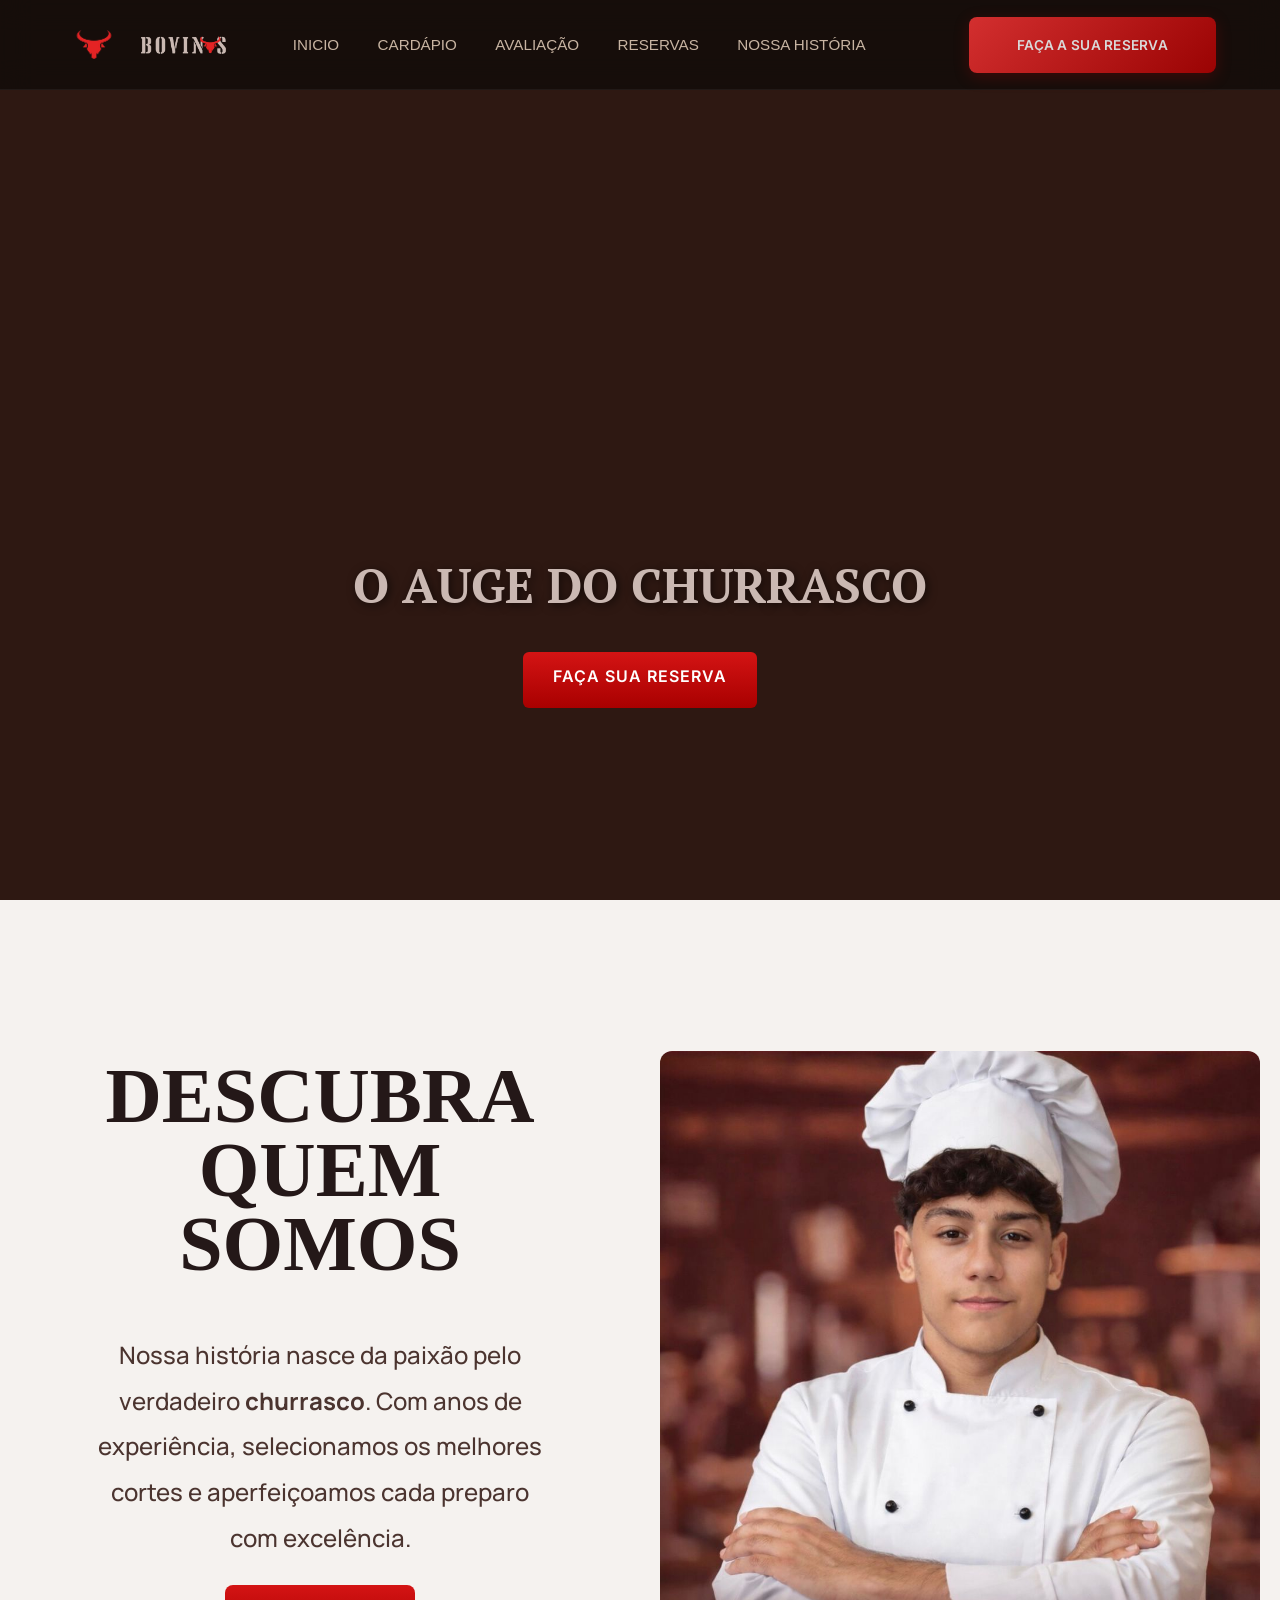
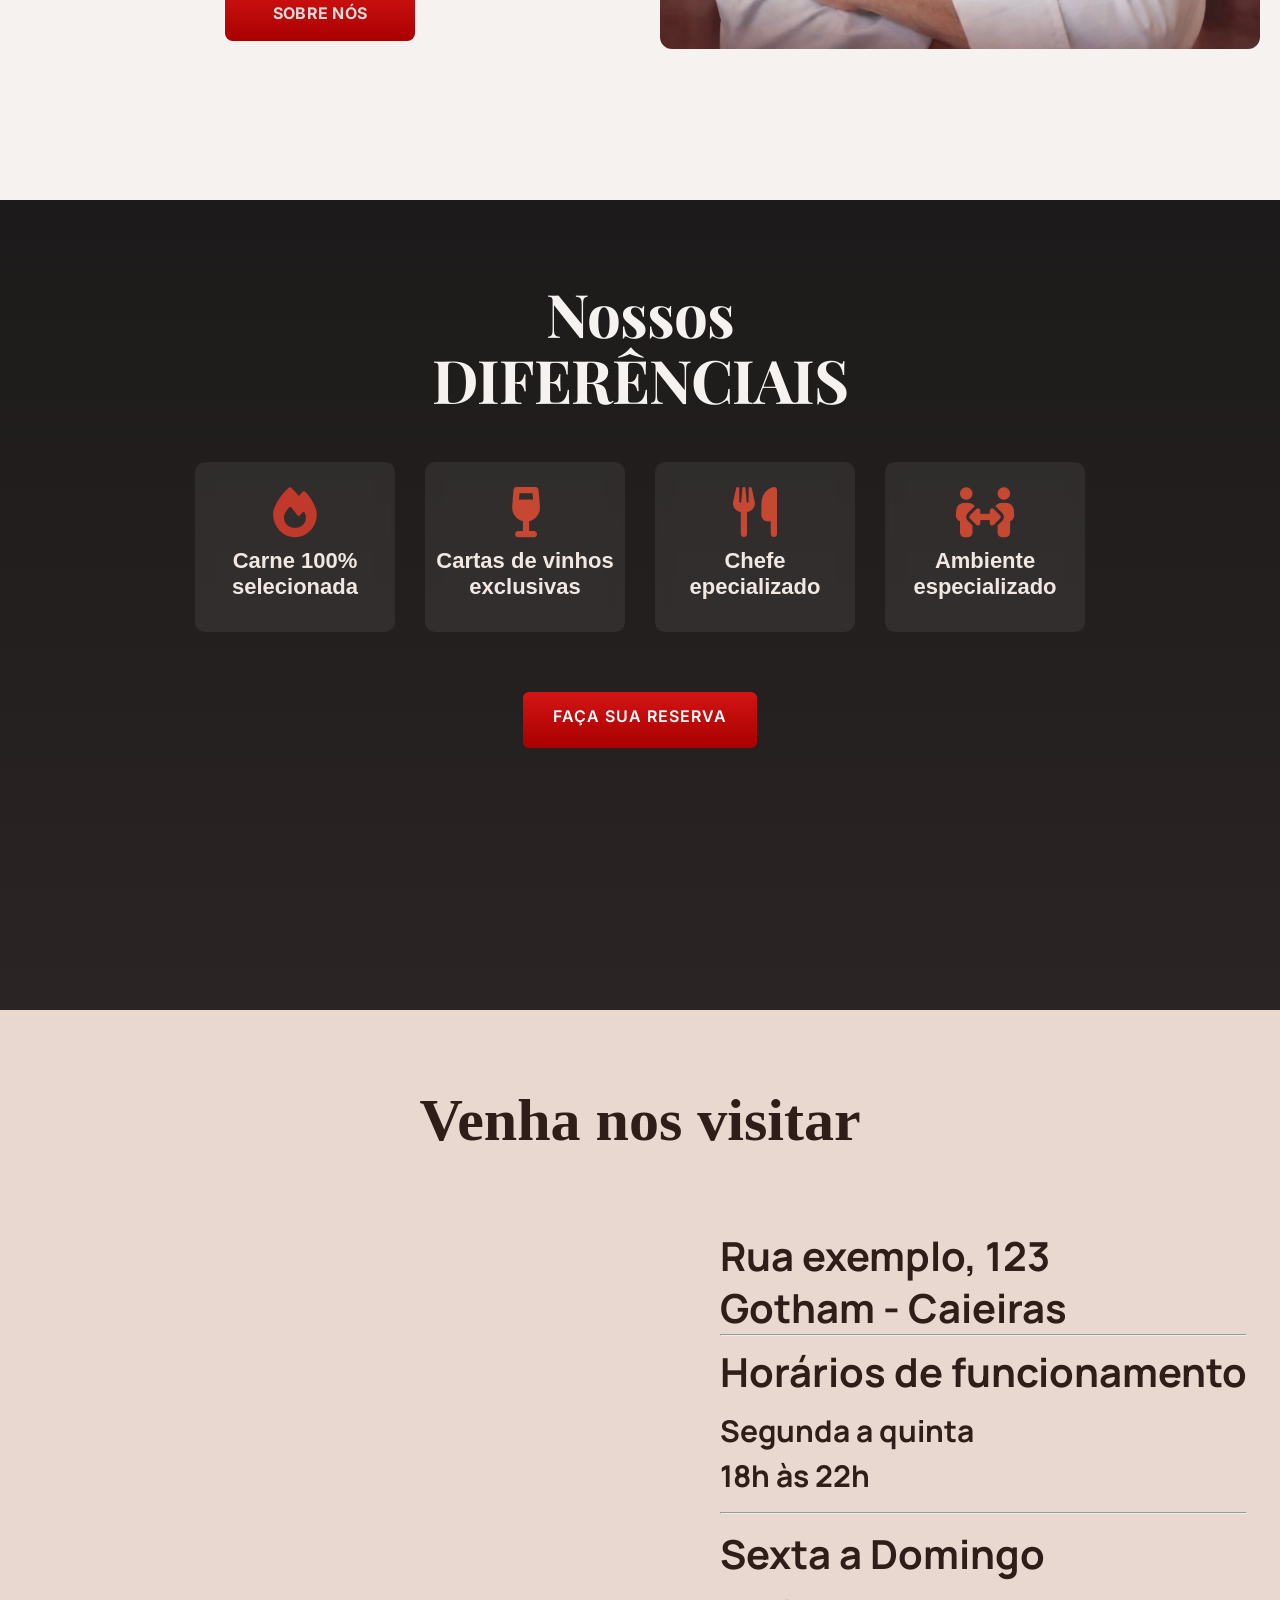
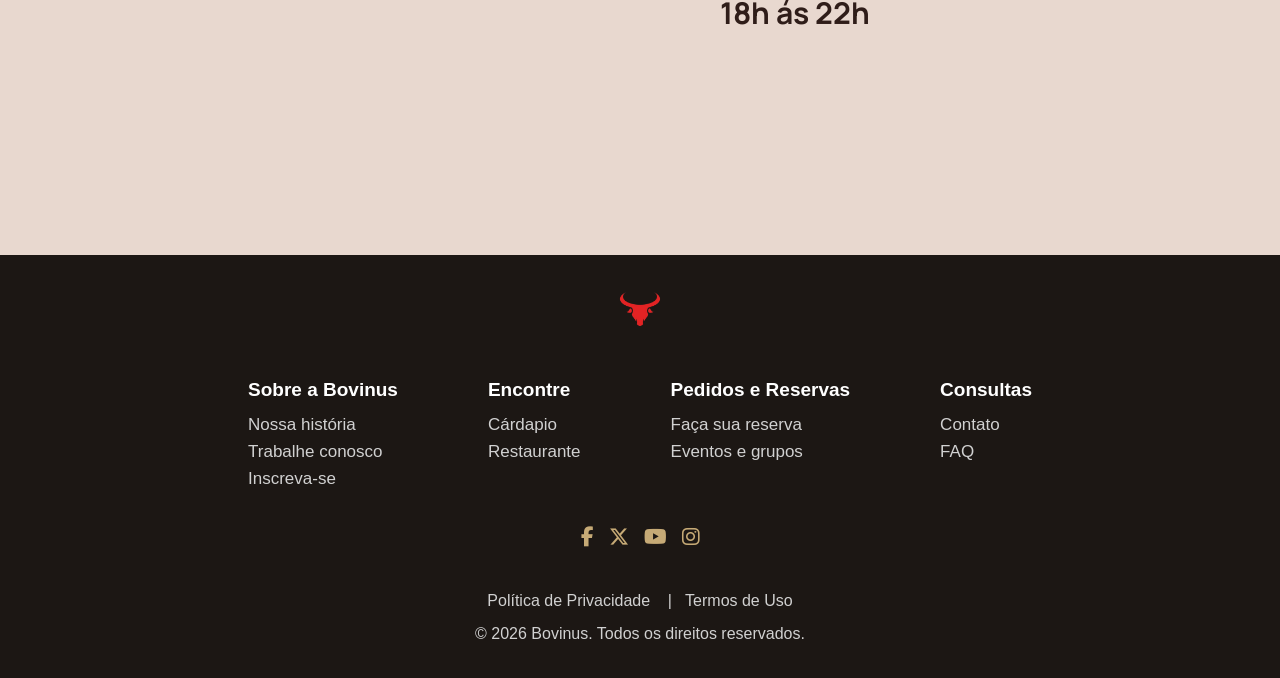
==== index.html @ 2f7f6ff5 "ajustes semãnticas" ====
<!DOCTYPE html>
<html lang="pt-br">

<head>
    <meta charset="UTF-8">
    <meta name="viewport" content="width=device-width, initial-scale=1.0">
    <link rel="preconnect" href="https://fonts.googleapis.com">
    <link rel="preconnect" href="https://fonts.gstatic.com" crossorigin>
    <link href="https://fonts.googleapis.com/css2?family=PT+Serif:ital,wght@0,400;0,700;1,400;1,700&display=swap"
        rel="stylesheet">
    <link rel="stylesheet" href="https://cdnjs.cloudflare.com/ajax/libs/font-awesome/6.5.0/css/all.min.css">
    <link
        href="https://fonts.googleapis.com/css2?family=Inter:wght@300;400;600&family=Playfair+Display:wght@500;700&display=swap"
        rel="stylesheet">
    <link
        href="https://fonts.googleapis.com/css2?family=DM+Serif+Display:ital@0;1&family=Manrope:wght@400;500;600&display=swap"
        rel="stylesheet">
   <link rel="stylesheet" href="./src/css/estilo.css">
    <link rel="icon" href="/src/assets/logo.png" type="image/png">
    

    <title>Bovinus Grill</title>
</head>

<body>
    <header>
        <div class="top-bar">
           
           <img class="logo" src="./src/assets/logo.png" alt="logo">
<img class="nome" src="./src/assets/BOVINUS.png" alt="nome">
            <button class="btn-reserva"><a href="../src/pages/reserva.html">faça a sua reserva</a></button>
        </div>
        <div class="nav-bar" id="nav-bar">
            <nav id="menu-header">
                <ul>
                    <li><a href="./index.html">inicio</a></li>
                    <li><a href="./src/pages/cardapio.html">cardápio</a></li>
                    <li><a href="./src/pages/avaliacao.html">avaliação</a></li>
                    <li><a href="./src/pages/reserva.html">reservas</a></li>
                    <li><a href="./src/pages/sobre.html">nossa história</a></li>
                    <li><button id="btn-hamburguer"><a href="./reserva.html">faça a sua reserva</a></button></li>
                </ul>
            </nav>
        </div>
        <div class="menu-toggle" id="menu-toggle">
            <span></span>
            <span></span>
            <span></span>
        </div>
    </header>

    <main class="pricipal">
        <section class="page-entrace">
            <video autoplay loop muted src="../src/assets/video.mp4" id="bg-video"></video>
            <div class="entrace-conteudo">
            <h2 id="tagline">o auge do churrasco</h2>
            <a href="reserva.html">
                <a href="./src/pages/reserva.html" class="btn-reserva btn-diferenciais">Faça sua reserva</a>
            </a>
            </div>
        </section>

    <section class="quem-somos">
        <div class="descubra">
            <h1>DESCUBRA <br>
                QUEM SOMOS</h1>
            <p>Nossa história nasce da paixão pelo verdadeiro <strong>churrasco</strong>.
                Com anos de experiência, selecionamos os melhores cortes
                e aperfeiçoamos cada preparo com excelência.</p>
            <button class="btn-reserva"><a href="/src/pages/sobre.html">Sobre nós</a></button>
        </div>

        <div class="chefeimg">
           <img src="./src/assets/chefe.jpeg" alt="chefe">
        </div>
    </section>


    <section class="diferenciais">
        <div class="texto-diferenciais">
            <h1>Nossos <br><span>DIFERÊNCIAIS</span>
            </h1>
        </div>

        <div class="cards">
            <div class="card-carne">
                <i class="fa-etch fa-solid fa-fire"></i>
                <h2> Carne 100% <br>
                    selecionada</h2>
            </div>
            <div class="card-vinho">
                <i class="fa-solid fa-wine-glass"></i>
                <h2> Cartas de vinhos exclusivas</h2>
            </div>
            <div class="card-chefe">
                <i class="fa-solid fa-utensils"></i>
                <h2>Chefe <br>
                    epecializado </h2>
            </div>

            <div class="card-ambiente">
                <i class="fa-solid fa-people-arrows"></i>
                <h2>Ambiente <br>
                    especializado</h2>
            </div>
        </div>

        <a href="/src/pages/reserva.html" class="btn-reserva btn-diferenciais">Faça sua reserva</a>


    </section>

    <section class="visitar">
        <div class="texto-venha">
            <h1>Venha nos visitar</h1>
        </div>

        <div class="localizacao">
            <div class="mapa">
                <iframe
                    src="https://www.google.com/maps/embed?pb=!1m18!1m12!1m3!1d3658.3249097205357!2d-46.73036142548922!3d-23.52081366010221!2m3!1f0!2f0!3f0!3m2!1i1024!2i768!4f13.1!3m3!1m2!1s0x94cef8c1d371ec31%3A0x671c9325c275132e!2sETEC%20Prof%C2%B0%20Basilides%20de%20Godoy!5e0!3m2!1spt-BR!2sbr!4v1773624050730!5m2!1spt-BR!2sbr"
                    width="600" height="450" style="border:0;" allowfullscreen="" loading="lazy"
                    referrerpolicy="no-referrer-when-downgrade"></iframe>
            </div>

            <div class="endereco">
                <!-- icon -->
                <h2> Rua exemplo, 123 <br>
                    Gotham - Caieiras
                    <hr>
                </h2>
                <!-- icon  -->
                <h2>Horários de funcionamento</h2>
                <p>Segunda a quinta <br>
                    18h às 22h
                    <hr>
                </p>
                <!-- icons  -->
                <h2>Sexta a Domingo </h2>
                <p>18h ás 22h</p>
            </div>
            </div>
        </section>
    </main>
    <footer>
        <div class="imgfooter">
            <img src="./src/assets/logo.png" alt="">
        </div>
        <div class="infos">
            <div class="sobre">
                <h3>Sobre a Bovinus</h3>
                <p>Nossa história <br>
                    Trabalhe conosco <br>
                    Inscreva-se</p>
            </div>

            <div class="encontre">
                <h3>Encontre</h3>
                <p>Cárdapio <br>
                    Restaurante</p>
            </div>
            <div class="pedidos">
                <h3>Pedidos e Reservas</h3>
                <p>Faça sua reserva <br>
                    Eventos e grupos</p>
            </div>
            <div class="consultas">
                <h3>Consultas</h3>
                <p>Contato <br>
                    FAQ</p>

            </div>

        </div>
        <div class="icons">
            <i class="fa-brands fa-facebook-f"></i>
            <i class="fa-brands fa-x-twitter"></i>
            <i class="fa-brands fa-youtube"></i>
            <i class="fa-brands fa-instagram"></i>

        </div>

        <div class="direitos">
            <p> Política de Privacidade &nbsp;&nbsp; | &nbsp;&nbsp;Termos de Uso</p br>
            <p> © 2026 Bovinus. Todos os direitos reservados.</p>
        </div>

    </footer>
    <script src="/src/js/index.js"></script>
</body>

</html>
---- src/css/estilo.css ----
@import url('https://fonts.googleapis.com/css2?family=PT+Serif:ital,wght@0,400;0,700;1,400;1,700&display=swap');

* {
    margin: 0;
    padding: 0;
    box-sizing: border-box;
}

html {
    scroll-behavior: smooth;
}

body {
    background: #2e1812;
    color: #e6d5c3;
    min-height: 100vh;
    overflow-x: hidden;
    font-family: Arial, sans-serif;
}

#bg-video {
    position: absolute;
    /*Fixa o video na tela */
    top: 0;
    left: 0;
    width: 100%;
    height: 100%;
    object-fit: cover;
    /* O video preenche a tela*/
    z-index: -1;
    overflow: hidden;
}

header {
    position:fixed;
    top: 0;
    width: 100%;
    height: 90px;
    background: rgba(18, 12, 10, 0.85);
    backdrop-filter: blur(15px);
    -webkit-backdrop-filter: blur(15px);
    display: flex;
    justify-content: space-between;
    align-items: center;
    padding: 0 5%;
    z-index: 1000;
    border-bottom: 1px solid rgba(255, 255, 255, 0.05);
}

.top-bar {
    display: contents;
}

.top-bar a {
    order: 1;
    display: flex;
    align-items: center;
    text-align: center;
    justify-content: space-between;
    /* Logo à esquerda, menu centro e botão direita */
    top: 0;
    margin: 0 20px;
}

.logo {
    width: 60px;
    height: 60px;
    cursor: pointer;
    transition: transform 0.4s ease;
    object-fit: contain;
}

.logo:hover {
    transform: scale(1.1) rotate(5deg);
}

.top-bar .nome {
    order: 2;
    height: 60px;
    width: auto;
    margin-left: 15px;
    object-fit: contain;
}

.nav-bar {
    order: 3;
    display: flex;
    flex-grow: 1;
    justify-content: center;
}

#menu-header ul {
    list-style: none;
    display: flex;
    gap: 3vw;
}

#menu-header ul li a {
    display: inline-block;
    text-decoration: none;
    color: #c8b4a2;
    font-weight: 500;
    font-size: 0.95rem;
    text-transform: uppercase;
    transition: color 0.3s ease;
}

#menu-header ul li a:hover {
    color: #fff;
}

#btn-hamburguer{
    display: none;
}

.top-bar .btn-reserva {
    order: 4;
    padding: 12px 28px;
    color: #fff;
    background: linear-gradient(135deg, #d32f2f, #9a0303);
    border: none;
    border-radius: 8px;
    cursor: pointer;
    font-weight: 600;
    font-size: 0.85rem;
    text-transform: uppercase;
    transition: all 0.3s ease;
    box-shadow: 0 4px 15px rgba(154, 3, 3, 0.3);
}

.top-bar .btn-reserva:hover {
    transform: translateY(-2px);
    box-shadow: 0 8px 25px rgba(154, 3, 3, 0.5);

}   
.btn-reserva a{
    text-decoration: none;
    color: #d9d9d9;
}
.btn-reserva{
    font-family: 'PT Serif', serif;
    padding: 10px 20px;
    color: #d9d9d9;
    background: #bc0d0d;
    border: none;
    border-radius: 5px;
    cursor: pointer;
    font-weight: bolder;
    font-size: larger;
    text-transform: uppercase;
    position: relative;
    transition: transform .3s ease;
    text-align: center;
    justify-content: center;
    align-items: center;

}
.entrace-conteudo .btn-reserva {
    margin-top: 35px;
}
.btn-reserva:hover{
    color: #d9d9d9;
    background: #9a0303;
    transform: scale(1.05);
}
.page-entrace{
    display: flex;
    justify-content: center;
    align-items: center;
    position: relative;
    min-height: 100vh;
}
.entrace-conteudo{
    font-family: 'PT Serif', serif;
    position: relative;
    display: block;
    text-align: center;
    color: #cab8b2;
    font-size: 1.1rem;
    top: 180px;
}
.entrace-conteudo h2{

    text-transform: uppercase;
    font-size: 3rem;
    font-weight: bolder;
    text-shadow: 2px 2px 10px rgba(0, 0, 0, 0.6);
}
.quem-somos{
    display: grid;
    grid-template-columns: 1fr 1fr;
    height: 100vh;
    overflow: hidden;
    background: #f5f2ef;
    min-height: 80vh;
}


.descubra{
    flex-direction: column;
    justify-content: center;
    align-items: center;
    padding: 60px 50px;
    text-align: center;
    min-height: fit-content;
    height: 100%;
    display: flex;
    flex-direction: column;
    gap: 25px;
    
    
}
.descubra h1{
    font-family: 'Cormorant Garamond', serif;
    font-size: 78px;
    line-height: 0.95;
    font-weight: 700;
    color: #241818;
    margin: 0 0 26px 0;

}

.descubra p {
    font-family: 'Manrope', sans-serif;
    font-size: 24px;
    line-height: 1.9;
    font-weight: 500;
    color: #4b342f;
    max-width: 470px;
    margin: 0;
    text-align: center;

}


.chefeimg{
    display: flex;
    justify-content: center;
    align-items: center;
    height: 100%;
    transition: transform 0.5s ease, box-shadow 0.5s ease;
}

.chefeimg:hover{
    transform: translateY(-10px);
}
.chefeimg img{

    width: 600px;
    border-radius: 12px;
}

.btn-reserva {
    display: inline-flex;
    align-items: center;
    justify-content: center;
    min-width: 190px;
    height: 56px;
    padding: 0 28px;
    border-radius: 8px;
    background: linear-gradient(180deg, #d41414, #a80000);
    color: #fff;
    text-decoration: none;
    font-family: 'Inter', sans-serif;
    font-size: 16px;
    font-weight: 700;
    letter-spacing: 0.02em;
    text-decoration: none;
    
}
.diferenciais{
    align-items: center;
    text-align: center;
    justify-content: center;
    background: linear-gradient(180deg, #1c1a1a, #2b2424);
    padding: 80px 20px;
    min-height: 90vh;
    
}


.texto-diferenciais{

    font-family: 'Playfair Display', serif;
    font-size: 40px;
    font-weight: 600;
    line-height: 1.1;
    letter-spacing: -1px;
    color: #f5f2ef;
    margin-bottom: 50px;
}
texto-diferenciais span{
    color: #c0392b;

}

.cards{
  display: flex;
  align-items: center;
  text-align: center;
  justify-content: center;
  gap: 30px;
  margin-top: 30px;

  
}
.cards p {
    font-size: 25px;
}


.card-carne {
    background: rgba(255, 255, 255, 0.07);
    backdrop-filter: blur(8px);
    height: 170px;
    width: 200px;
    border-radius: 10px;
    transition: transform 0.2s ease, box-shadow 0.2s ease;
    
}
.card-carne:hover {
    transform: translateY(-10px);
    background: rgba(255, 255, 255, 0.10);
    box-shadow: 0 20px 40px rgba(0,0,0,0.35);
}
.card-carne i{
    font-size: 50px;
    margin-top: 25px;
    color:#c0392b;
}
.card-carne h2{
    font-size: 22px;
    font-weight: 600;
    color: #f1e8e3;
    margin: 11px;
}
.card-vinho{
    background: rgba(255, 255, 255, 0.07);
    backdrop-filter: blur(8px);
    height: 170px;
    width: 200px;
    border-radius: 10px;
    transition: transform 0.2s ease, box-shadow 0.2s ease;

}
.card-vinho:hover {
    transform: translateY(-10px);
    background: rgba(255, 255, 255, 0.10);
    box-shadow: 0 20px 40px rgba(0,0,0,0.35);
}
.card-vinho i{
    font-size: 50px;
    margin-top: 25px;
    color: #c74832;
    
}
.card-vinho h2 {
    font-size: 22px;
    font-weight: 600;
    color: #f1e8e3;
    margin: 11px;
}
.card-chefe{
    background: rgba(255, 255, 255, 0.07);
    backdrop-filter: blur(8px);
    height: 170px;
    width: 200px;
    border-radius: 10px;
    transition: transform 0.2s ease, box-shadow 0.2s ease;

}
.card-chefe:hover {
    transform: translateY(-10px);
    background: rgba(255, 255, 255, 0.10);
    box-shadow: 0 20px 40px rgba(0,0,0,0.35);
}
.card-chefe i{
    font-size: 50px;
    margin-top: 25px;
    color: #c74832;
    
}

.card-chefe h2{
    font-size: 22px;
    font-weight: 600;
    color: #f1e8e3;
    margin: 11px;
}

.card-ambiente{
    background: rgba(255, 255, 255, 0.07);
    backdrop-filter: blur(8px);
    height: 170px;
    width: 200px;
    border-radius: 10px;
    transition: transform 0.2s ease, box-shadow 0.2s ease;
}
.card-ambiente:hover {
    transform: translateY(-10px);
    background: rgba(255, 255, 255, 0.10);
    box-shadow: 0 20px 40px rgba(0,0,0,0.35);
}
.card-ambiente i{
    font-size: 50px;
    margin-top: 25px;
    color: #c74832;
}
.card-ambiente h2{
    font-size: 22px;
    font-weight: 600;
    color: #f1e8e3;
    margin: 11px;
}
.btn-diferenciais{
    text-decoration: none;
    padding: 14px 30px;
    color: #fff;
    border-radius: 6px;
    font-weight: 600;
    letter-spacing: 1px;
    transition: 0.3s;
    margin-top: 60px;
    display: inline-block;
    

}
.visitar{
   background-color: #e8d8cf;;   
   min-height: 80 vh;
   padding: 80px 20px;
    
}
.texto-venha{
    text-align: center;
    font-size: 40px;
    color: #2f1d19;
    font-family: 'Cormorant Garamond', serif;
    line-height: 1;
    font-weight: 700;
   
}
.localizacao{
    display:flex;
    align-items: flex-start;
    gap: 60px;
    margin-top: 20px;
    font-family: 'Manrope', sans-serif;
    font-size: 28px;
    line-height: 1.35;
    font-weight: 700;
    color: #2f1d19;
    margin-bottom: 26px;
   

}

.mapa{
    padding: 60px 20px;
}


.mapa iframe{
    border-radius: 12px;
}

.endereco{
    margin-top: 60px;
}

.endereco h2{
    font-size: 40px;
    line-height: 1.3;
    margin-bottom: 10px;
    font-weight: 700;
    
}

.endereco p{
    font-size: 30px;
    line-height: 1.5;
    margin-bottom: 14px;
}

footer{
    background-color: #1c1714;
    color: #fff;
    padding: 50px 20px;
    text-align: center;
    padding: 20px 10px
    
}
.imgfooter{
    align-items: center;
    text-align: center;
    margin-bottom: 30px;
}
.imgfooter img{
    width: 70px;
    height: 70px;
    cursor: pointer;
    transition: transform 0.4s ease;
    object-fit: contain;
}

.infos {
    display: flex;
    justify-content: center;
    gap: 90px; /* espaço entre colunas */
    max-width: 900px;
    margin: 0 auto;
    text-align: left;
    flex-wrap: wrap;
}
.infos h3 {
    font-size: 19px;
    margin-bottom: 10px;
    font-weight: 600;
}


.infos p {
    font-size: 17px;
    line-height: 1.6;
    color: #d1d1d1;
    cursor: pointer;
}

.infos p:hover {
    color: #fff;
}
.icons{
    margin-top: 35px;
    font-size: 20px;
    color: #c6aa76;
    display: flex;
    gap: 15px;
    align-items: center;
    text-align: center;
    justify-content: center;
}
.direitos{
    margin-top: 10px;
    padding-top: 20px;
    text-align: center;
    
}
.direitos p{
    margin: 15px 0;
    cursor: pointer;
    color: #d1d1d1;
}
.direitos p:hover{
 color: #fff;
}

.menu-toggle {
    display: none; 
    flex-direction: column;
    gap: 6px;
    cursor: pointer;
    order: 5; 
    z-index: 1001; 
}

.menu-toggle span {
    width: 30px;
    height: 3px;
    background-color: #e6d5c3;
    transition: all 0.3s ease;
    border-radius: 2px;
}
/* Classes para a animação de scroll */
.escondido {
    opacity: 0;
    transform: translateY(40px);
    transition: opacity 0.8s ease-out, transform 0.8s ease-out;
}

.mostrar {
    opacity: 1;
    transform: translateY(0);
}

/* Adicione um atraso para os cards aparecerem um por um */
.cards .escondido:nth-child(1) { transition-delay: 0.1s; }
.cards .escondido:nth-child(2) { transition-delay: 0.2s; }
.cards .escondido:nth-child(3) { transition-delay: 0.3s; }
.cards .escondido:nth-child(4) { transition-delay: 0.4s; }



@media (max-width: 1024px) {
    /* HEADER E MENU */
    header {
        position: fixed; 
        flex-wrap: wrap; 
        padding: 15px 20px;
        height: auto;
    }
    
    .top-bar .nome {
        order: 2;
        height: 50px;
        margin-right: auto; /* Empurra o menu hambúrguer para a direita */
    }
    
    .top-bar .btn-reserva {
        display: none; /* Esconde o botão do topo, vai pro menu */
    }
    
    .menu-toggle {
        display: flex;
    }
    
    #btn-hamburguer {
        display: flex;
        padding: 12px 28px;
        color: #fff;
        background: linear-gradient(135deg, #d32f2f, #9a0303);
        border: none;
        border-radius: 8px;
        cursor: pointer;
        font-weight: 600;
        font-size: 0.85rem;
        text-transform: uppercase;
        width: 100%;
        justify-content: center;
    }
    
    .nav-bar {
        display: none; 
        width: 100%;
        order: 6; 
        padding-top: 20px;
        padding-bottom: 10px;
    }
    
    .nav-bar.ativo {
        display: flex;
        animation: descerMenu 0.3s ease;
    }
    
    #menu-header ul {
        flex-direction: column; 
        width: 100%;
        text-align: center;
        gap: 20px;
    }
    
    .menu-toggle.ativo span:nth-child(1) { transform: translateY(9px) rotate(45deg); }
    .menu-toggle.ativo span:nth-child(2) { opacity: 0; }
    .menu-toggle.ativo span:nth-child(3) { transform: translateY(-9px) rotate(-45deg); }
    
    /* SEÇÃO QUEM SOMOS */
    .quem-somos {
        grid-template-columns: 1fr; /* Quebra para 1 coluna */
        height: auto;
        padding: 40px 20px;
    }
    
    .descubra {
        padding: 20px 0;
    }
    
    .descubra h1 {
        font-size: 50px;
    }
    
    .chefeimg {
        margin-top: 20px;
        height: auto;
    }

    /* Trava o tamanho da imagem para não quebrar a tela */
    .chefeimg img {
        width: 100%;
        max-width: 500px;
        height: auto;
    }

    /* SEÇÃO DIFERENCIAIS */
    .cards {
        flex-wrap: wrap;
    }

    /* SEÇÃO VISITAR (MAPA) */
    .localizacao {
        flex-direction: column;
        align-items: center;
        text-align: center;
        gap: 30px;
    }

    .mapa {
        padding: 20px 0;
        width: 100%;
    }


    .mapa iframe {
        width: 100% !important;
        max-width: 600px;
    }

    .endereco {
        margin-top: 0;
    }
}


@media (max-width: 768px) {
    /* HERO SECTION (Video) */
    .entrace-conteudo {
        top: auto; /* Remove o top fixo */
        padding: 0 20px;
    }
    
    .entrace-conteudo h2 {
        font-size: 2.2rem;
    }

    /* DIFERENCIAIS */
    .texto-diferenciais {
        font-size: 25px;
    }
    
    .cards {
        flex-direction: column;
        align-items: center;
    }
    
    .card-carne, .card-vinho, .card-chefe, .card-ambiente {
        width: 90%;
        max-width: 300px;
        height: auto;
        padding: 20px;
    }

    /* ENDEREÇO E RODAPÉ */
    .endereco h2 {
        font-size: 28px;
    }
    
    .endereco p {
        font-size: 20px;
    }

    .infos {
        flex-direction: column;
        gap: 40px;
        text-align: center;
    }
}


@media (max-width: 480px) {
    .btn-reserva {
        font-size: 1rem;
    }
    
    .descubra h1 {
        font-size: 38px;
    }
    
    .descubra p {
        font-size: 18px;
    }
    
    .endereco h2 {
        font-size: 24px;
    }
}
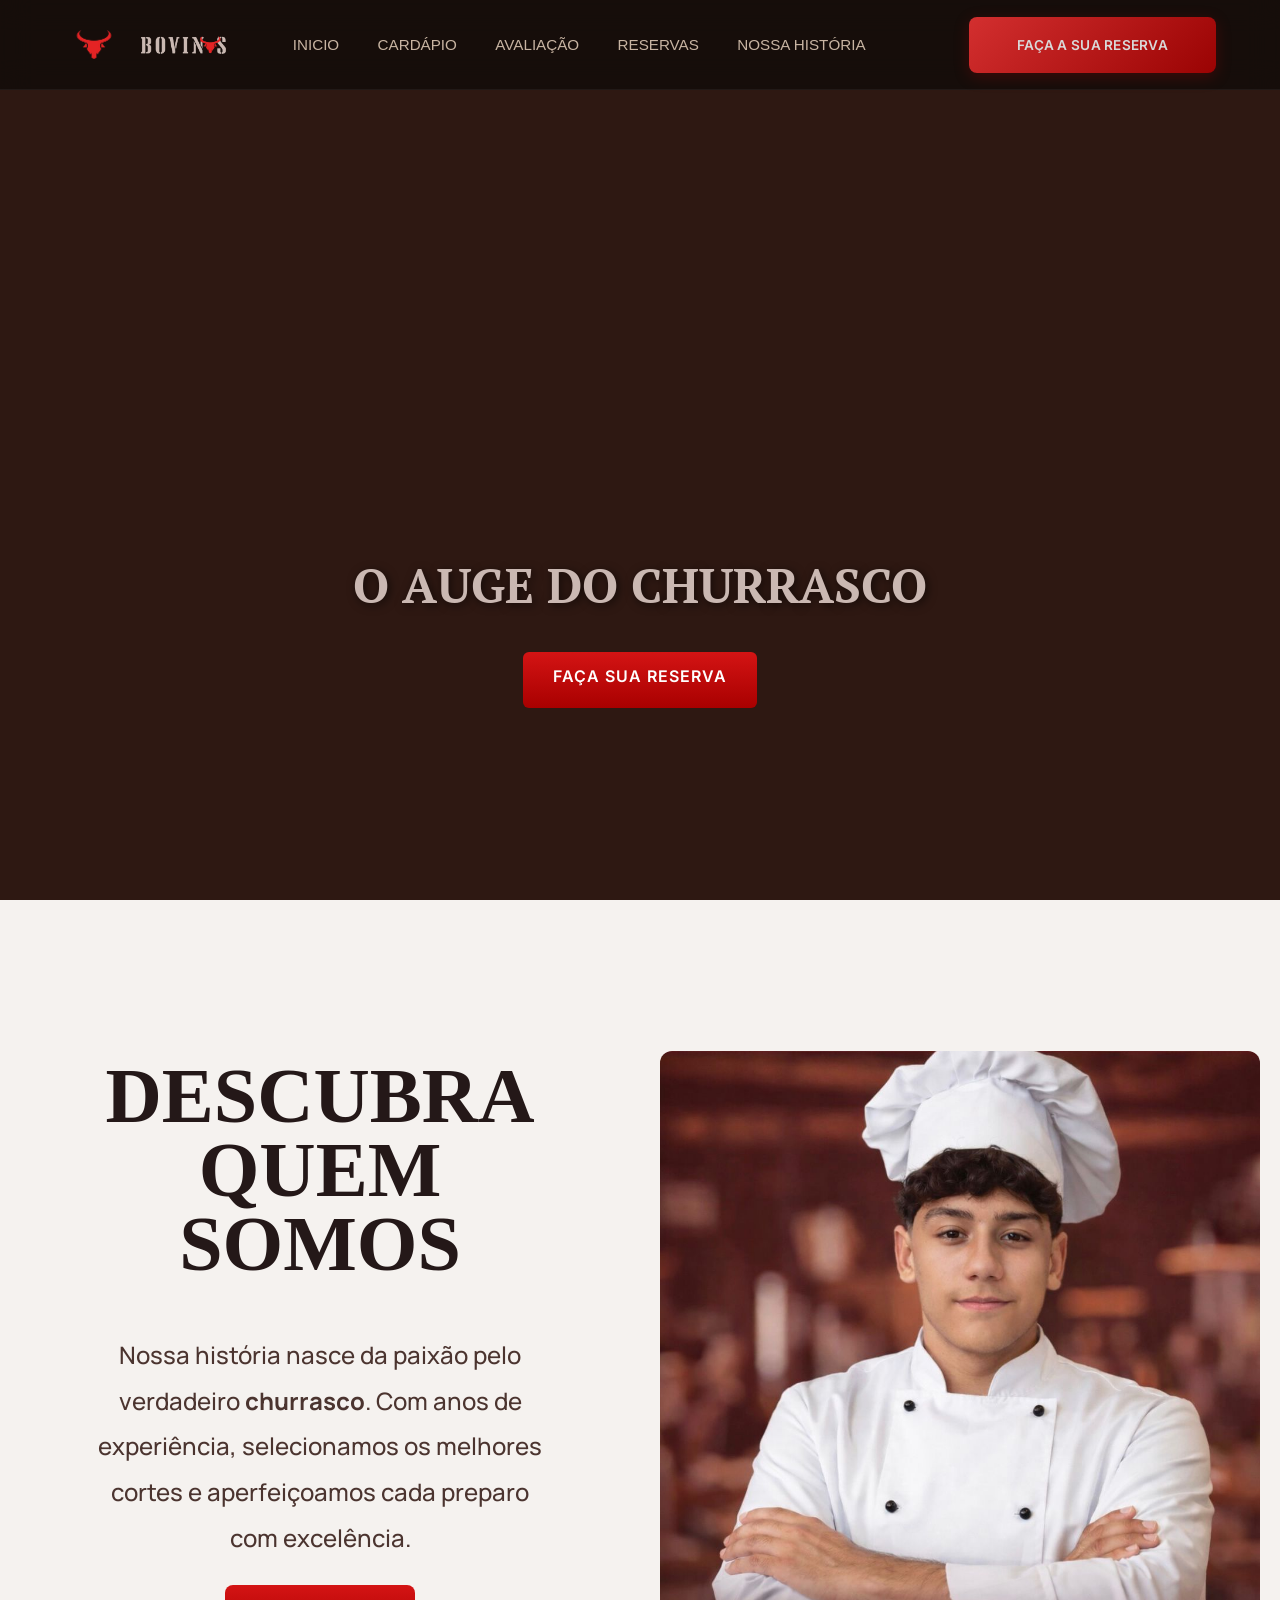
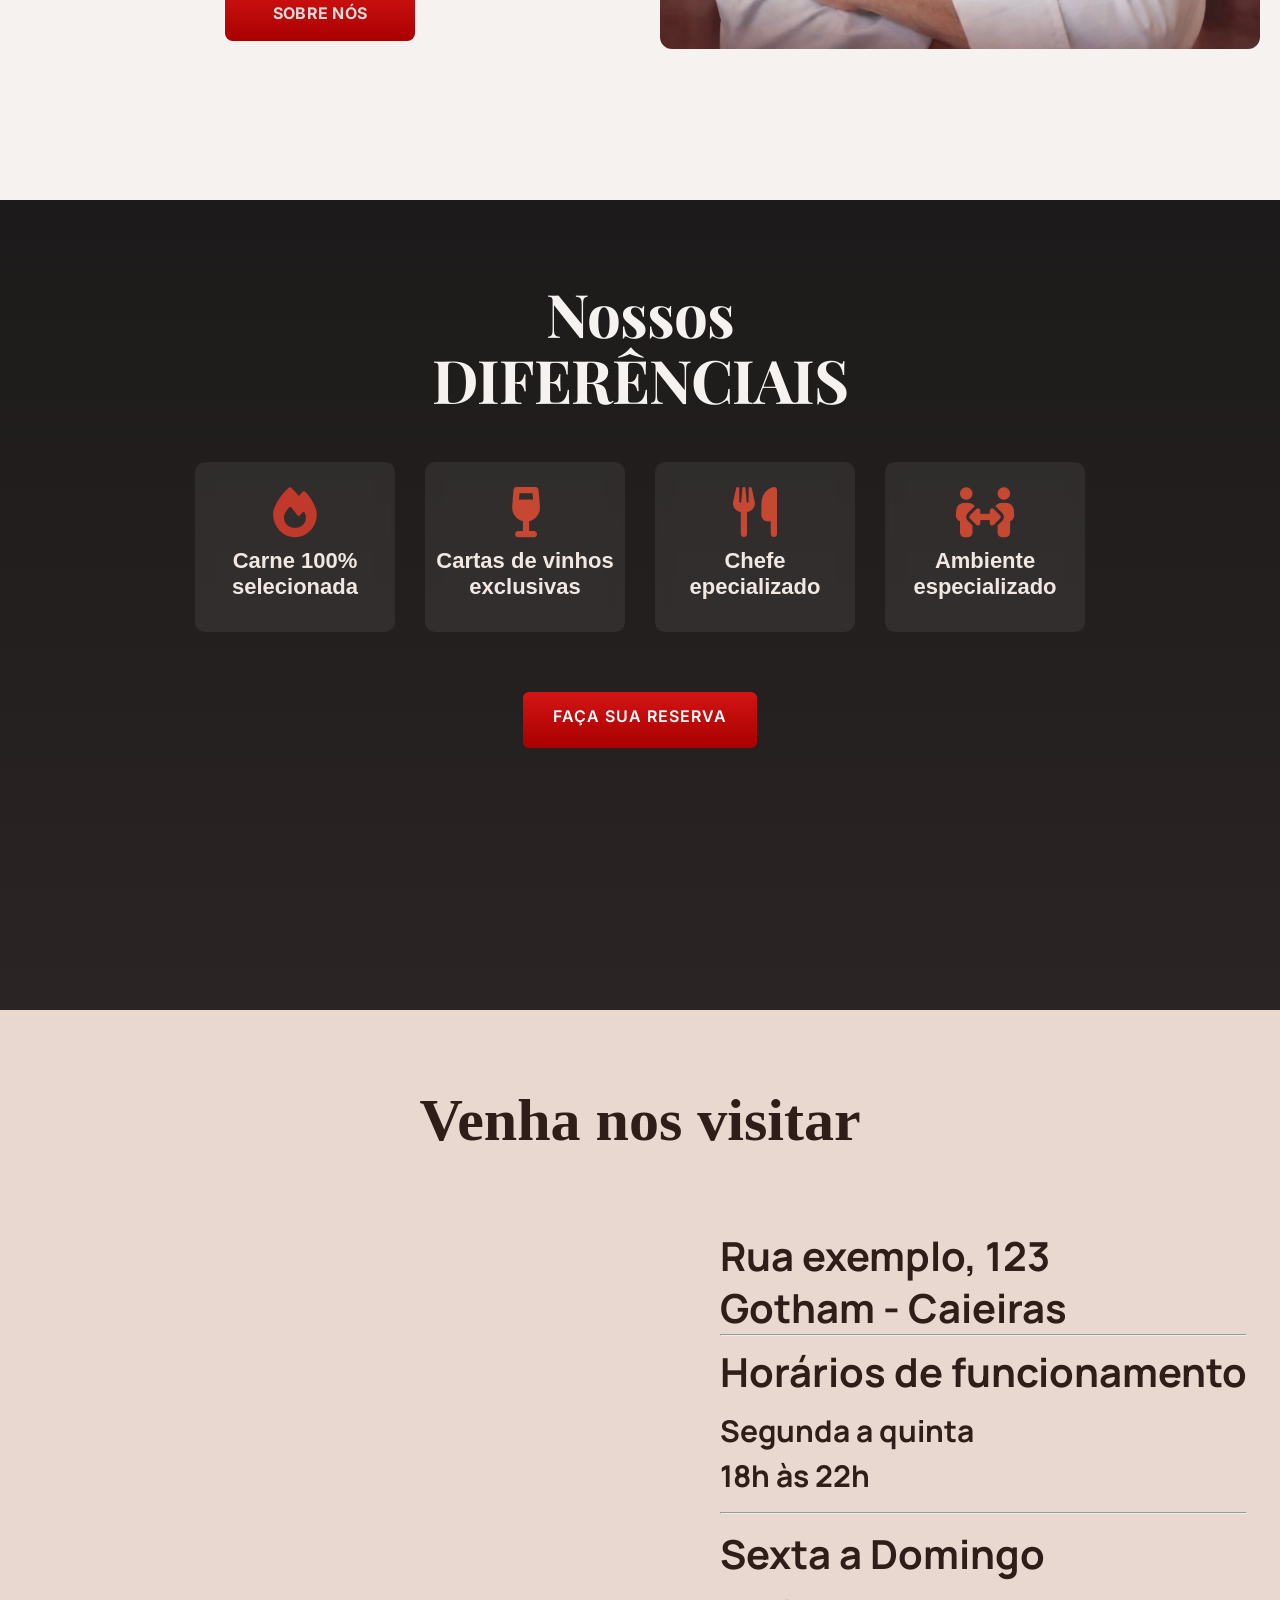
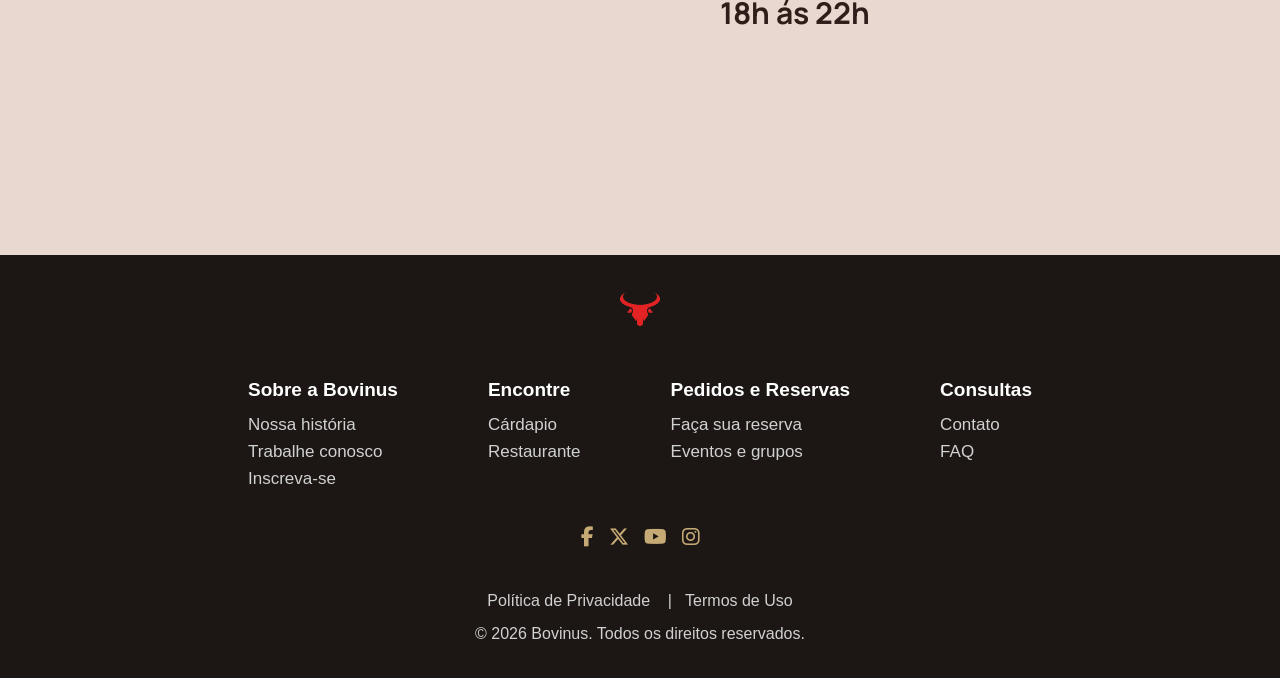
==== commit 34d90cbf: "adicionando playinline no video" ====
--- a/index.html
+++ b/index.html
@@ -48,70 +48,68 @@
             <span></span>
         </div>
     </header>
-
-    <main class="pricipal">
-        <section class="page-entrace">
-            <video autoplay loop muted src="../src/assets/video.mp4" id="bg-video"></video>
-            <div class="entrace-conteudo">
+    <section class="page-entrace">
+        <video autoplay loop muted playsinline webkit-playsinline src="./src/assets/video.mp4" id="bg-video"></video>
+        <div class="entrace-conteudo">
             <h2 id="tagline">o auge do churrasco</h2>
             <a href="reserva.html">
                 <a href="./src/pages/reserva.html" class="btn-reserva btn-diferenciais">Faça sua reserva</a>
             </a>
-            </div>
-        </section>
+        </div>
+    </section>
 
     <section class="quem-somos">
-        <div class="descubra">
+        <div class="descubra escondido">
             <h1>DESCUBRA <br>
                 QUEM SOMOS</h1>
             <p>Nossa história nasce da paixão pelo verdadeiro <strong>churrasco</strong>.
                 Com anos de experiência, selecionamos os melhores cortes
                 e aperfeiçoamos cada preparo com excelência.</p>
-            <button class="btn-reserva"><a href="/src/pages/sobre.html">Sobre nós</a></button>
+            <button class="btn-reserva"><a href="./src/pages/sobre.html">Sobre nós</a></button>
         </div>
 
-        <div class="chefeimg">
+        <div class="chefeimg escondido">
            <img src="./src/assets/chefe.jpeg" alt="chefe">
         </div>
     </section>
 
 
     <section class="diferenciais">
-        <div class="texto-diferenciais">
+        <div class="texto-diferenciais escondido">
             <h1>Nossos <br><span>DIFERÊNCIAIS</span>
             </h1>
         </div>
 
         <div class="cards">
-            <div class="card-carne">
+            <div class="card-carne escondido">
                 <i class="fa-etch fa-solid fa-fire"></i>
                 <h2> Carne 100% <br>
                     selecionada</h2>
             </div>
-            <div class="card-vinho">
+            <div class="card-vinho escondido">
                 <i class="fa-solid fa-wine-glass"></i>
                 <h2> Cartas de vinhos exclusivas</h2>
             </div>
-            <div class="card-chefe">
+            <div class="card-chefe escondido">
                 <i class="fa-solid fa-utensils"></i>
                 <h2>Chefe <br>
                     epecializado </h2>
             </div>
 
-            <div class="card-ambiente">
+            <div class="card-ambiente escondido">
                 <i class="fa-solid fa-people-arrows"></i>
                 <h2>Ambiente <br>
                     especializado</h2>
             </div>
         </div>
 
-        <a href="/src/pages/reserva.html" class="btn-reserva btn-diferenciais">Faça sua reserva</a>
+        <a href="./src/pages/reserva.html" class="btn-reserva btn-diferenciais">Faça sua reserva</a>
 
 
     </section>
 
     <section class="visitar">
-        <div class="texto-venha">
+        <div class="texto-venha escondido">
             <h1>Venha nos visitar</h1>
         </div>
 
@@ -139,9 +137,9 @@
                 <h2>Sexta a Domingo </h2>
                 <p>18h ás 22h</p>
             </div>
-            </div>
-        </section>
-    </main>
+        </div>
+    </section>
+
     <footer>
         <div class="imgfooter">
             <img src="./src/assets/logo.png" alt="">
@@ -186,7 +184,7 @@
         </div>
 
     </footer>
-    <script src="/src/js/index.js"></script>
+    <script src="./src/js/index.js"></script>
 </body>
 
 </html>
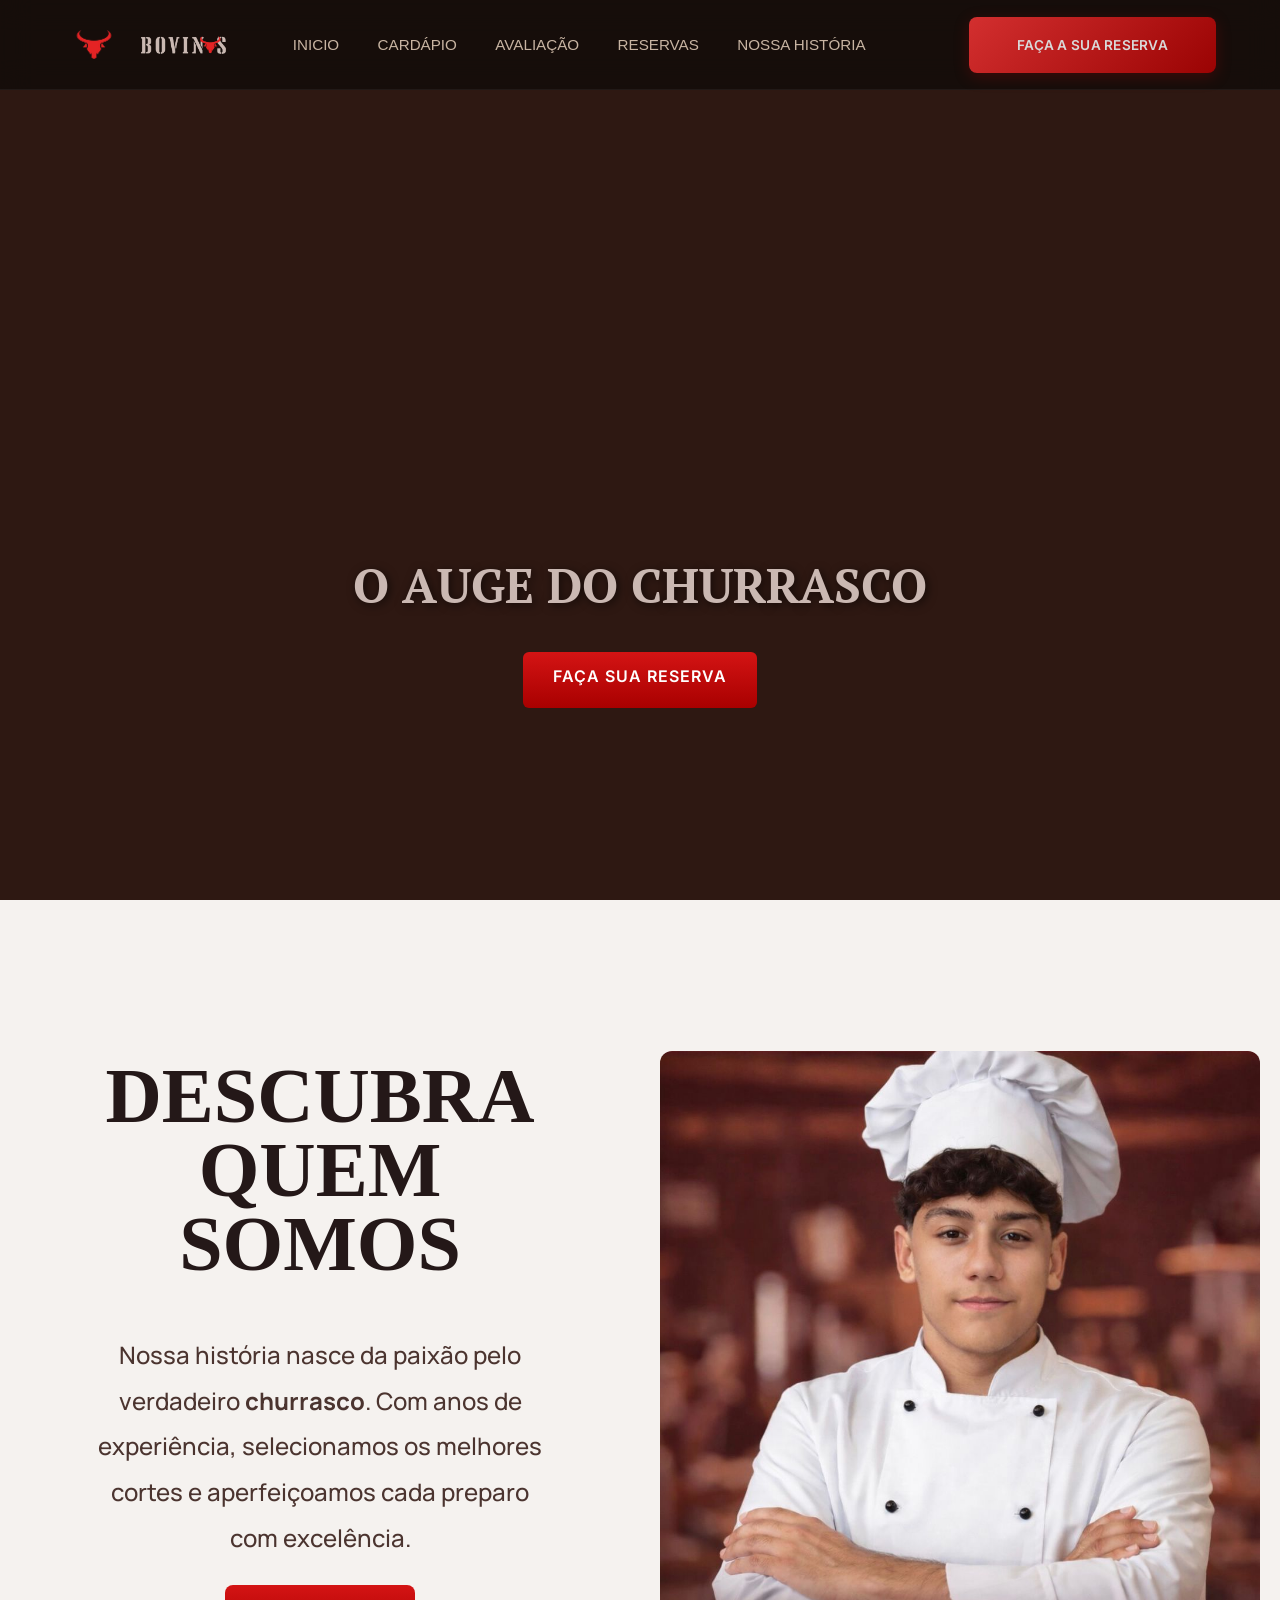
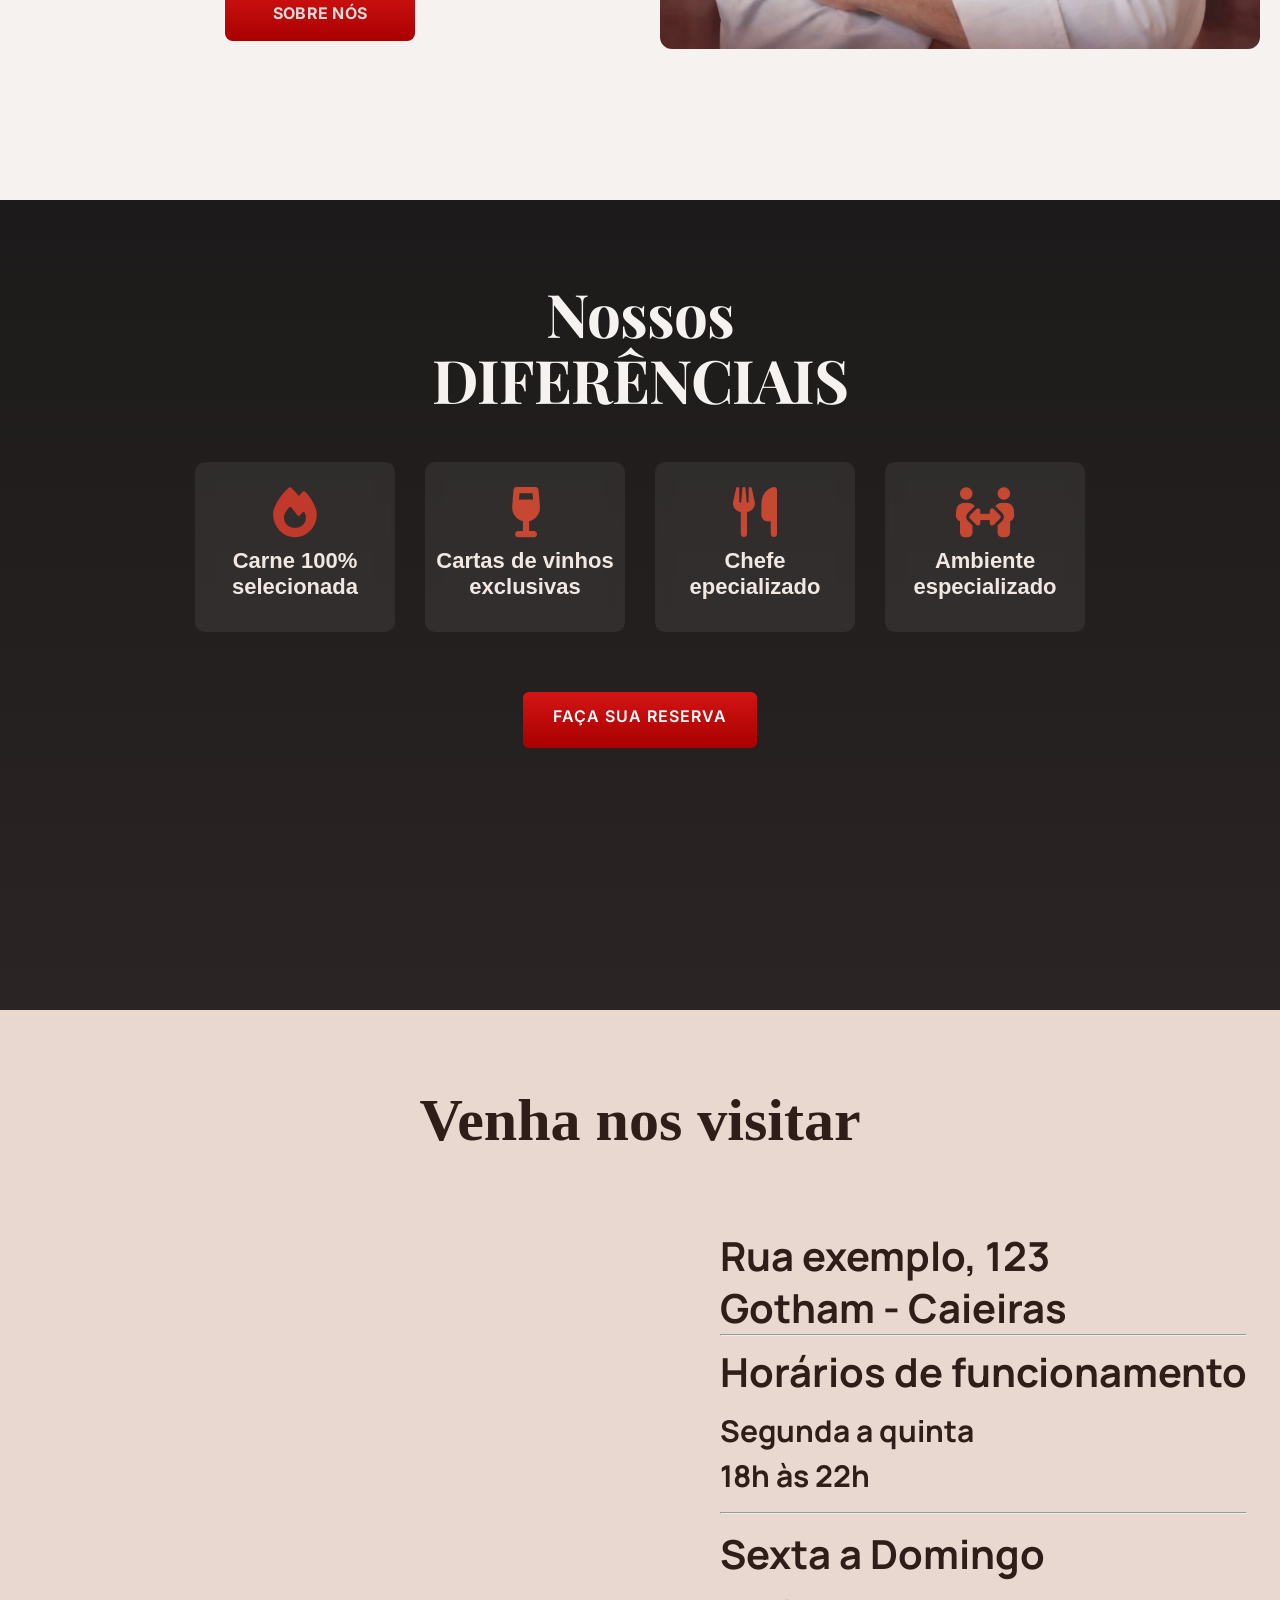
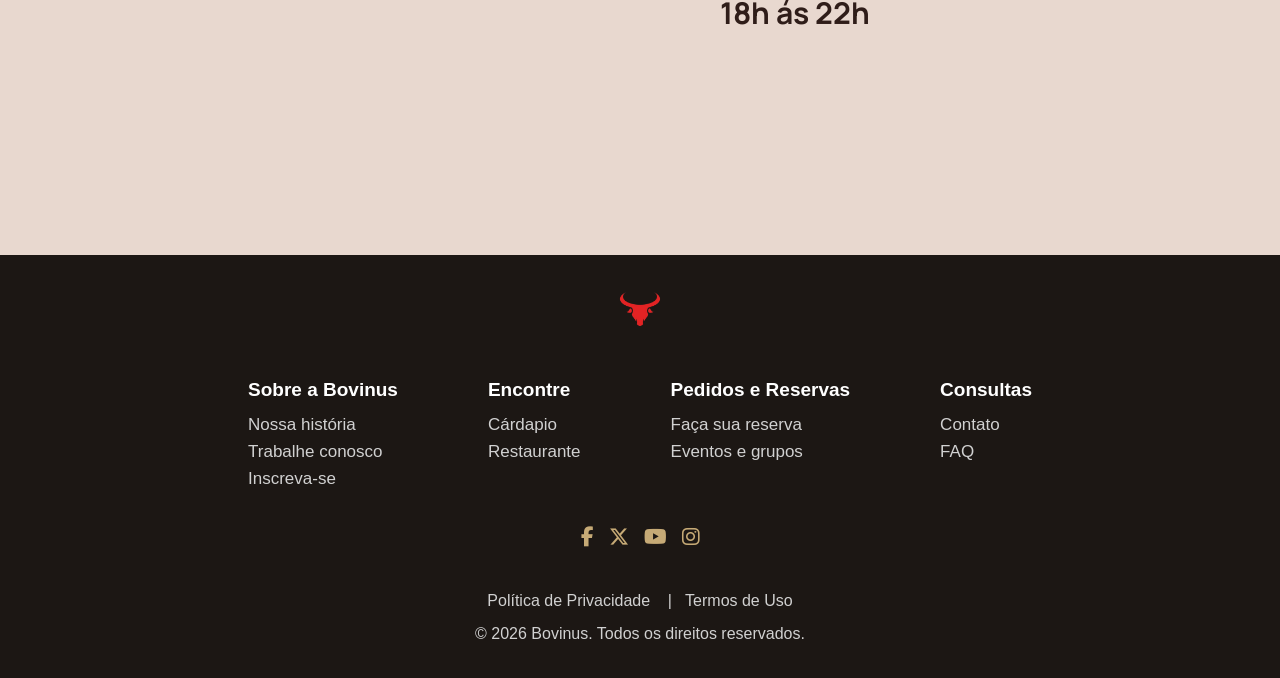
==== commit f1e46288: "Concertando botao menu hamburguer" ====
--- a/index.html
+++ b/index.html
@@ -38,7 +38,7 @@
                     <li><a href="./src/pages/avaliacao.html">avaliação</a></li>
                     <li><a href="./src/pages/reserva.html">reservas</a></li>
                     <li><a href="./src/pages/sobre.html">nossa história</a></li>
-                    <li><button id="btn-hamburguer"><a href="./reserva.html">faça a sua reserva</a></button></li>
+                    <li><button id="btn-hamburguer"><a href="./src/pages/reserva.html">faça a sua reserva</a></button></li>
                 </ul>
             </nav>
         </div>
@@ -187,4 +187,4 @@
     <script src="./src/js/index.js"></script>
 </body>
 
-</html>+</html>
